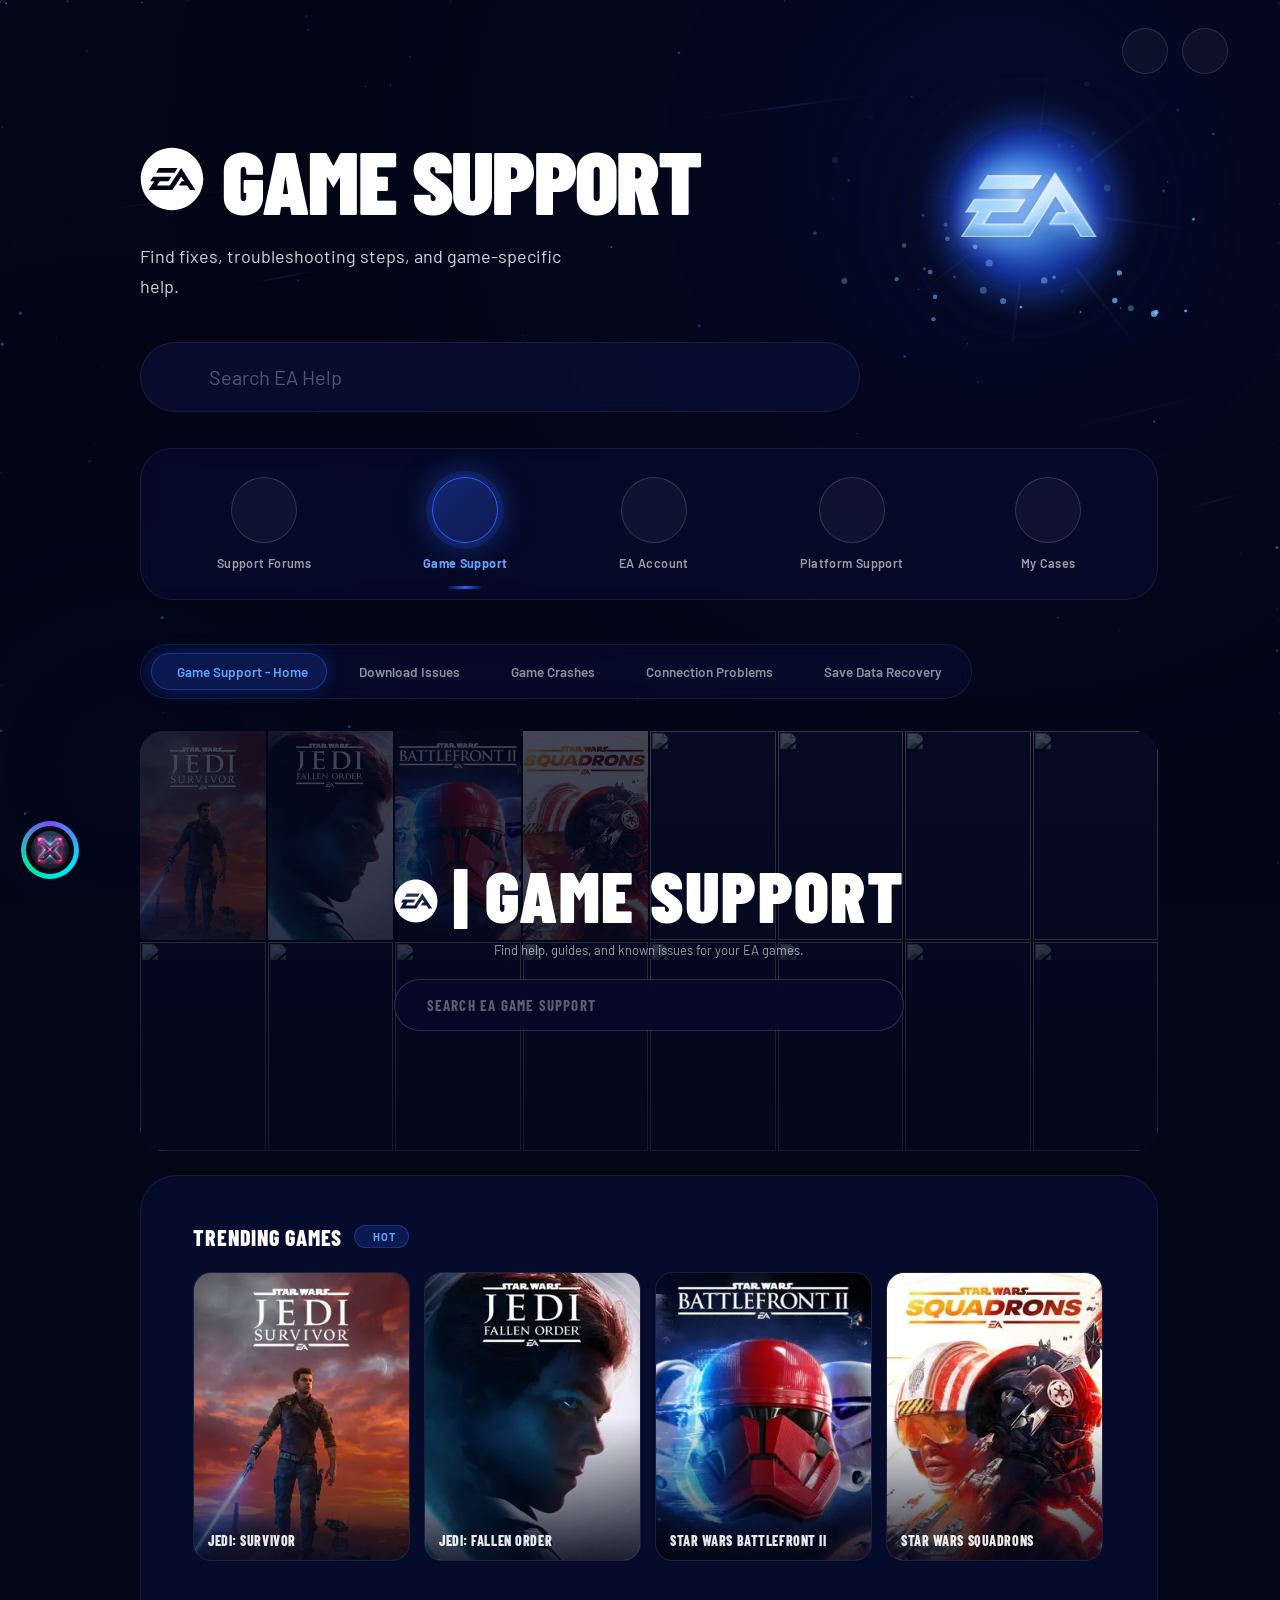
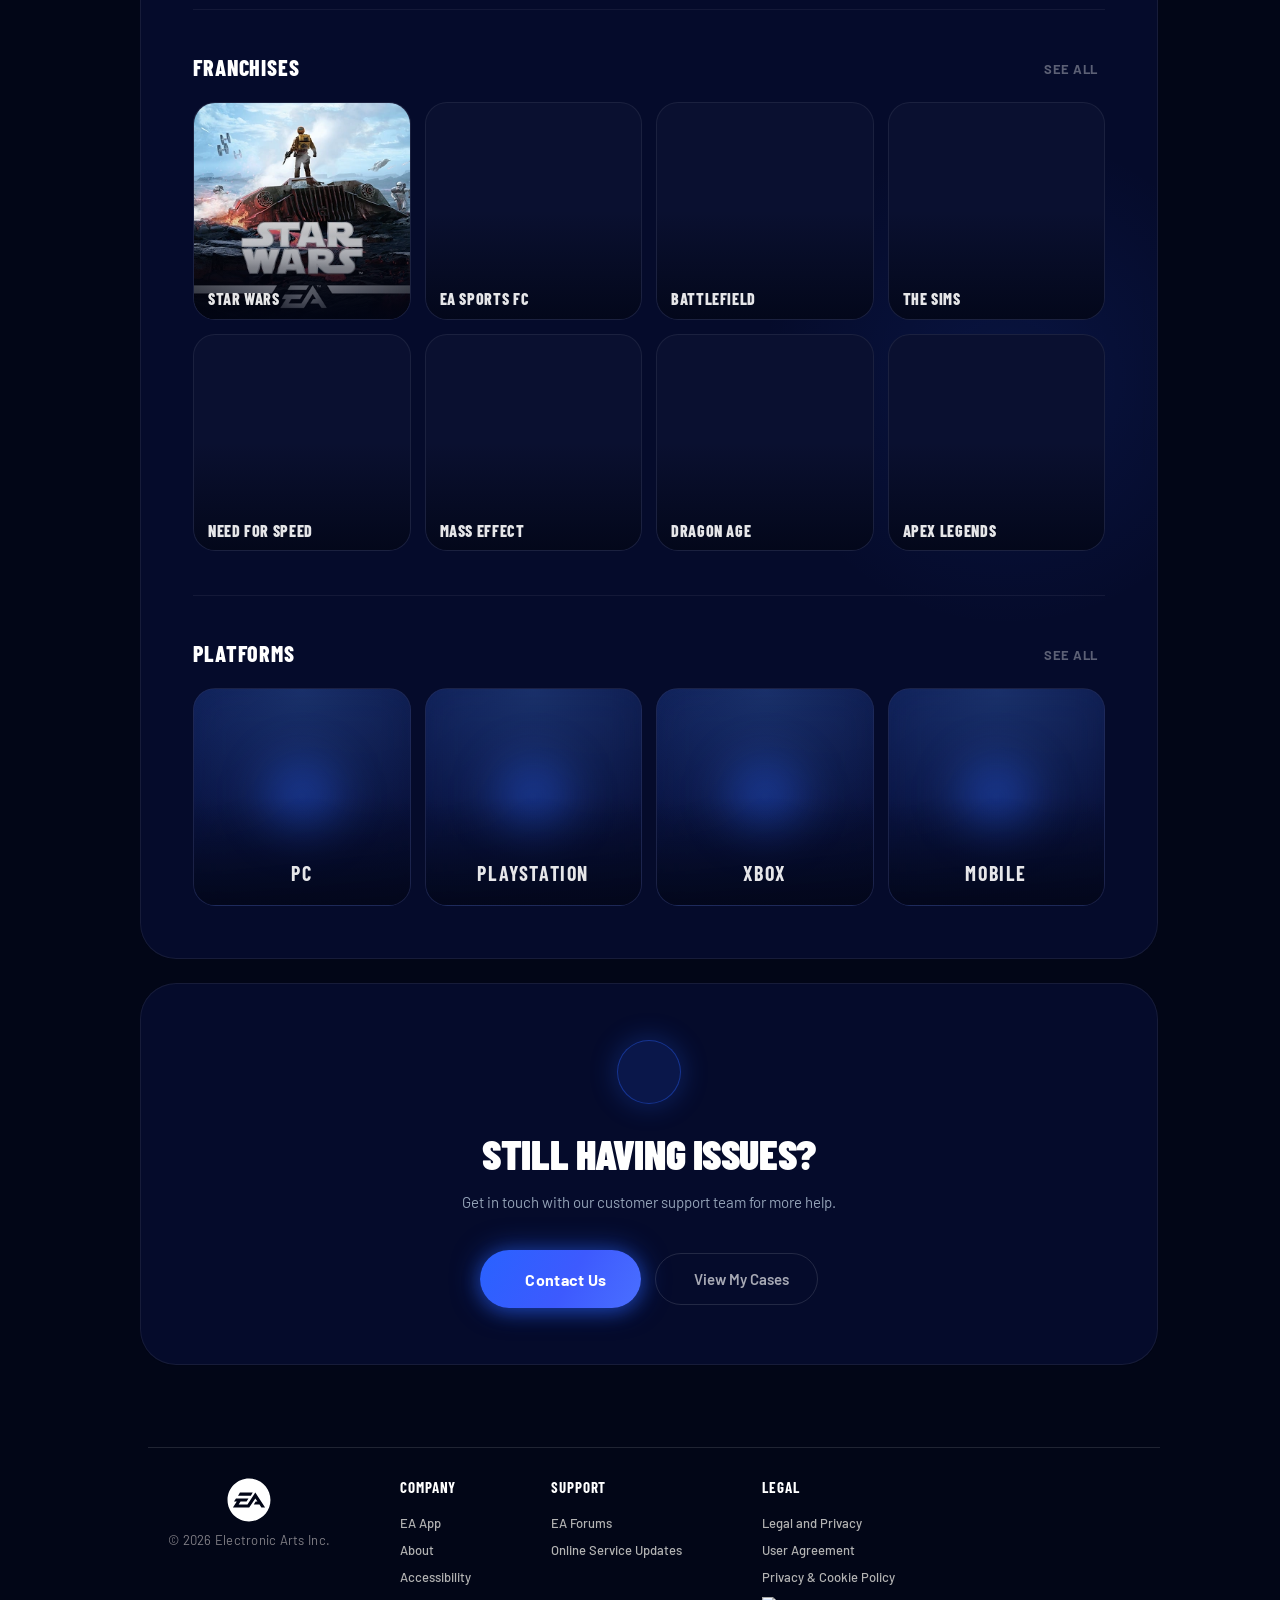
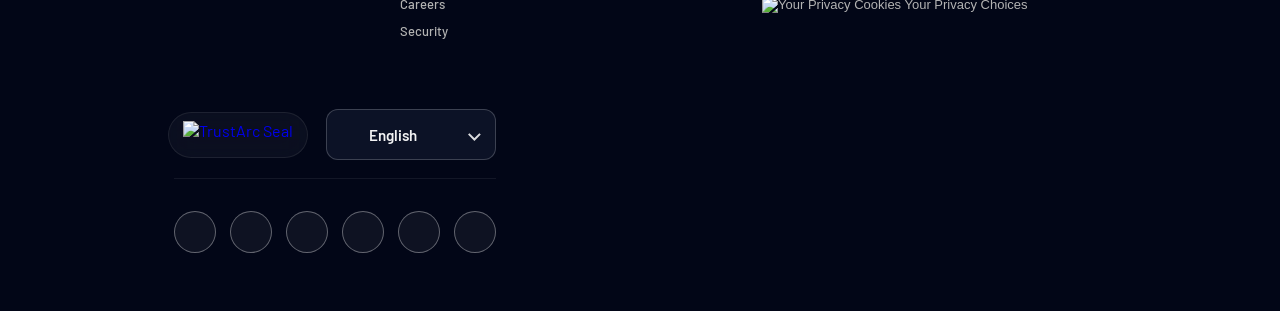
==== SRC/HTML/Pages/GameSupport.html @ 8963c6b4 "Add files via upload" ====
<!doctype html>
<html lang="en">
  <head>
    <meta charset="UTF-8" />
    <meta name="viewport" content="width=device-width, initial-scale=1.0" />

    <title>EA Help — Game Support</title>
    <meta name="description" content="Get help with EA game issues, troubleshooting, bug fixes, installation problems, and support resources across supported Electronic Arts titles." />
    <meta name="author" content="Riker Hoch" />

    <meta property="og:type" content="website" />
    <meta property="og:title" content="EA Help — Game Support - {Unofficial}" />
    <meta property="og:description" content="Get help with EA game issues, troubleshooting, bug fixes, installation problems, and support resources across supported Electronic Arts titles." />
    <meta property="og:url" content="https://yourdomain.com/game-support.html" />
    <meta property="og:site_name" content="Electronic Arts Support" />

    <link rel="shortcut icon" href="/SRC/Assets/Images/SiteIcons/Icon.ico" type="image/x-icon" />
    <link rel="canonical" href="https://yourdomain.com/game-support.html" />
    <link rel="preconnect" href="https://fonts.googleapis.com" />
    <link rel="preconnect" href="https://fonts.gstatic.com" crossorigin />
    <link href="https://fonts.googleapis.com/css2?family=Barlow:wght@400;500;600;700;800;900&family=Barlow+Condensed:wght@700;800;900&display=swap" rel="stylesheet" />
    <link rel="stylesheet" href="/SRC/CSS/Global.css">
    <style>
      body.preload {
        visibility: hidden;
      }
    </style>
  </head>
  <body class="preload">
    <canvas id="bg-canvas"></canvas>

    <div class="root reveal">
      <main class="main">
        <header class="siteComponent Navigation"></header>

        <div class="content">
          <div class="mosaicHead reveal" id="gameMosaic"></div>

          <!-- ══ MAIN GAMES CARD ═══════════════════════════ -->
          <div class="glassCard games-card" id="glassCard">
            <!-- TRENDING GAMES -->
            <div class="section-header">
              <div class="section-title">
                <span class="section-title-text">Trending Games</span>
                <span class="section-badge"><i class="fa-solid fa-fire"></i> Hot</span>
              </div>
            </div>
            <div class="game-grid cols-4-scroll" id="trending-grid"></div>

            <div class="section-divider"></div>

            <!-- FRANCHISES -->
            <div class="section-header">
              <div class="section-title">
                <span class="section-title-text">Franchises</span>
              </div>
              <a href="/SRC/HTML/Pages/Placeholder.html">
                <span class="section-see-all">See all <i class="fa-solid fa-chevron-right"></i></span>
              </a>
            </div>
            <div class="game-grid cols-4" id="franchise-grid"></div>

            <div class="section-divider"></div>

            <!-- PLATFORMS -->
            <div class="section-header">
              <div class="section-title">
                <span class="section-title-text">Platforms</span>
              </div>
              <a href="/SRC/HTML/Pages/Placeholder.html">
                <span class="section-see-all">See all <i class="fa-solid fa-chevron-right"></i></span>
              </a>
            </div>
            <div class="game-grid cols-4" id="platform-grid"></div>
          </div>

          <!-- ══ STILL HAVING ISSUES? ═══════════════════════ -->
          <div class="siteCard glassCard issuesCard"></div>
        </div>

        <footer class="siteComponent Footer"></footer>
      </main>
    </div>

    <!-- ══════════════════════════════════════════════════════
    Game Modal - [To display game details when a game card is clicked.]
══════════════════════════════════════════════════════ -->
    <div class="modal-backdrop " id="modal-backdrop" role="dialog" aria-modal="true">
      <div class="modal-box" id="modal-box">
        <div class="modal-accent" id="modal-accent"></div>
        <div class="modal-header">
          <div class="modal-cover-fallback" id="modal-thumb-fallback">
            <i class="fa-solid fa-gamepad"></i>
          </div>
          <img class="modal-cover-thumb" id="modal-thumb" src="" loading="lazy" alt="" style="display: none" />
          <div class="modal-header-text">
            <div class="modal-category-label" id="modal-category-label"></div>
            <div class="modal-title" id="modal-title"></div>
            <div class="modal-count" id="modal-count"></div>
          </div>
          <button class="siteBtn close" id="modal-close" aria-label="Close">
            <i class="fa-solid fa-xmark"></i>
          </button>
        </div>
        <div class="modal-body">
          <div class="modal-game-grid" id="modal-game-grid"></div>
        </div>
      </div>
    </div>
<script defer src="https://kit.fontawesome.com/498f4b6a30.js"></script>
    <script type="module" src="/SRC/JS/Components.js"></script>
    <script type="module" src="/SRC/JS/ImportedScripts.js"></script>
  </body>
</html>
---- SRC/CSS/Global.css ----
/* =========================================================
   🌏 Global Styles
========================================================= */

/* ── RESET ─────────────────────────────────────────────── */
*,
*::before,
*::after {
  box-sizing: border-box;
  margin: 0;
  padding: 0;
}

/* ── ROOT VARS ─────────────────────────────────────────── */
:root {
  --bg-deep: #020617;
  --bg-card: rgba(8, 14, 52, 0.72);
  --blue-electric: #2962ff;
  --blue-neon: #60a5fa;
  --white: #ffffff;
  --gray-text: #94a3b8;
  --gray-light: #d1d5db;
  --border-faint: rgba(255, 255, 255, 0.07);
  --border-mid: rgba(255, 255, 255, 0.12);
  --transition: all 0.38s cubic-bezier(0.22, 1, 0.36, 1);
  --space-page-x: 52px;
  --space-page-r: 122px;
  --space-page-b: 72px;
  --sidebar-w: 88px;
  --accentOrange: #2962ff;
  --accentRed: #60a5fa;
  --accentOrangeDark: #ffb300;
  --accentRedDark: #ff0000;
}

/* ── LAYOUT ROOT ───────────────────────────────────────── */
.root {
  display: flex;
  min-height: 100vh;
}

/* ── FONTS ─────────────────────────────────────────────── */
@font-face {
  font-family: 'Aurebesh';
  src: url('/SRC/Assets/Fonts/Aurebesh/Aurebesh.otf') format('opentype');
  font-display: swap;
}

/* ── AUREBESH MODE ─────────────────────────────────────── */
.aurebesh-mode *:not(i):not([class*='fa']):not([class^='fa-']) {
  font-family: 'Aurebesh', sans-serif !important;
}

/* ── BASE ──────────────────────────────────────────────── */
html {
  scroll-behavior: smooth;
}

body {
  font-family: 'Barlow', sans-serif;
  background: var(--bg-deep);
  color: var(--white);
  min-height: 100vh;
  overflow-x: hidden;
}

a {
  text-decoration: none;
}

/* ── ANIMATED BG ───────────────────────────────────────── */
#bg-canvas {
  position: fixed;
  inset: 0;
  width: 100vw;
  height: 100vh;
  z-index: -1;
  pointer-events: none;
}

.main {
  flex: 1;
  margin-left: var(--sidebar-w);
  display: flex;
  flex-direction: column;
  min-width: 0;
}

/* ── GLASS CARD ─────────────────────────────────────────────────────────────────────────────────────── */
.glassCard {
  background: var(--bg-card);
  border: 1px solid var(--border-faint);
  border-radius: 36px;
  backdrop-filter: blur(8px);
  position: relative;
  overflow: hidden;
  transition: var(--transition);
}

/* ── CONTENT WRAPPER ───────────────────────────────────── */
.content {
  padding: 0 var(--space-page-r) var(--space-page-b) var(--space-page-x);
  display: flex;
  flex-direction: column;
  gap: 24px;
}

/* ── SCROLL REVEAL ─────────────────────────────────────── */
.reveal {
  opacity: 0;
  transform: translateY(24px);
  transition:
    opacity 0.7s ease,
    transform 0.7s ease;
}

.reveal.visible {
  opacity: 1;
  transform: translateY(0);
}

.hidden {
  display: none !important;
}

.topic-grid {
  display: grid;
  grid-template-columns: 1fr 1fr;
  gap: 10px;
}

/* =========================================================
   ⚙️ Custom Scrollbar
   ========================================================= */
::-webkit-scrollbar {
  width: 12px;
  height: 12px;
}

::-webkit-scrollbar-track {
  background: rgba(15, 23, 42, 0.5);
  border-radius: 10px;
}

::-webkit-scrollbar-thumb {
  background: linear-gradient(180deg, var(--accentOrange), var(--accentRed));
  border-radius: 10px;
  border: 2px solid rgba(15, 23, 42, 0.9);
  transition:
    background 0.3s ease,
    transform 0.3s ease;
}

::-webkit-scrollbar-thumb:hover {
  background: linear-gradient(180deg, var(--accentOrangeDark), var(--accentRedDark));
  transform: scale(1.05);
}

::-webkit-scrollbar-corner {
  background: transparent;
}
/* ── ADD here, before the @media block ── */
.mobile-topic-menu {
  display: none;
  border: 1px solid rgba(255, 255, 255, 0.08);
  border-radius: 14px;
  overflow: hidden;
}
.mobile-topic-menu h5 {
  margin: 0;
  padding: 14px 16px;
  cursor: pointer;
  display: flex;
  justify-content: space-between;
  align-items: center;
  background: rgba(255, 255, 255, 0.03);
}
.mobile-topic-menu h5 i {
  transition: transform 0.25s ease;
}
.mobile-topic-menu.open h5 i {
  transform: rotate(180deg);
}
.mobile-topic-menu ul {
  max-height: 0;
  opacity: 0;
  overflow: hidden;
  list-style: none;
  margin: 0;
  padding: 0 16px;
  transform: translateY(-4px);
  transition:
    max-height 0.35s ease,
    opacity 0.25s ease,
    transform 0.25s ease;
}
.mobile-topic-menu.open ul {
  max-height: 500px;
  opacity: 1;
  transform: translateY(0);
  padding: 10px 16px 14px;
}
.mobile-topic-menu li {
  position: relative;
}
.mobile-topic-menu li::before {
  content: '';
  position: absolute;
  left: 0;
  bottom: -3px;
  width: 100%;
  height: 1px;
  background: rgba(255, 255, 255, 0.04);
}
.mobile-topic-menu a {
  display: flex;
  align-items: center;
  padding: 6px 0;
  color: rgba(255, 255, 255, 0.55);
  font-size: 14px;
  font-weight: 500;
  transition: 0.2s ease;
}
.mobile-topic-menu a:hover {
  color: white;
}

.topic-link {
  display: flex;
  align-items: center;
  justify-content: space-between;
  gap: 12px;
  padding: 14px 18px;
  background: rgba(8, 13, 50, 0.55);
  border: 1px solid var(--border-faint);
  border-radius: 14px;
  cursor: pointer;
  transition: var(--transition);
}
.topic-link:hover {
  background: rgba(41, 98, 255, 0.12);
  border-color: rgba(41, 98, 255, 0.38);
  transform: translateX(3px);
  box-shadow: 0 4px 20px rgba(41, 98, 255, 0.15);
}
.topic-link:hover .topic-arrow {
  color: var(--blue-neon);
  transform: translateX(3px);
}
.topic-link:hover .topic-text {
  color: var(--white);
}

.topic-left {
  display: flex;
  align-items: center;
  gap: 11px;
  min-width: 0;
}
.topic-left i {
  font-size: 13px;
  color: rgba(255, 255, 255, 0.3);
  flex-shrink: 0;
  transition: var(--transition);
}
.topic-link:hover .topic-left i {
  color: var(--blue-neon);
}

.topic-text {
  font-size: 13.5px;
  font-weight: 600;
  color: rgba(255, 255, 255, 0.65);
  line-height: 1.3;
  transition: var(--transition);
  white-space: nowrap;
  overflow: hidden;
  text-overflow: ellipsis;
}
.topic-arrow {
  font-size: 11px;
  color: rgba(255, 255, 255, 0.2);
  flex-shrink: 0;
  transition: var(--transition);
}

/* ========================================================
   🔗 - Site Components
======================================================== */
.siteComponent {
  /* =========================================================
   🔝 Top Nav
  ========================================================= */
  /* ── NAVIGATION ─────────────────────────────────────── */
  &.Navigation {
    .topnav {
      display: flex;
      align-items: center;
      justify-content: space-between;
      padding: 28px 52px 0 52px;
      position: relative;
      z-index: 10;
    }

    .topnav-right {
      display: flex;
      align-items: center;
      gap: 14px;
    }

    /* ── Icon button ── */
    .icon-btn {
      width: 46px;
      height: 46px;
      border-radius: 50%;
      border: 1px solid var(--border-mid);
      background: rgba(255, 255, 255, 0.04);
      display: flex;
      align-items: center;
      justify-content: center;
      cursor: pointer;
      transition: var(--transition);
      position: relative;
      backdrop-filter: blur(8px);
      -webkit-backdrop-filter: blur(8px);
      flex-shrink: 0;
    }
    .icon-btn i {
      width: 18px;
      height: 18px;
      color: rgba(255, 255, 255, 0.7);
      stroke-width: 1.6;
      fill: none;
    }
    .icon-btn:hover {
      background: rgba(59, 130, 246, 0.15);
      border-color: rgba(59, 130, 246, 0.5);
      box-shadow: 0 0 20px rgba(59, 130, 246, 0.25);
      transform: scale(1.07);
    }
    .icon-btn:hover i {
      color: #fff;
    }

    .hero {
      position: relative;
      padding: 64px 52px 40px 52px;
      display: flex;
      align-items: flex-start;
      justify-content: space-between;
      overflow: hidden;
    }

    .hero-text {
      position: relative;
      z-index: 5;
      max-width: 780px;
    }

    .hero-heading {
      display: flex;
      align-items: center;
      gap: 18px;
    }

    .hero-heading svg {
      width: 64px;
      height: 64px;
      flex-shrink: 0;
    }

    .hero-title {
      font-family: 'Barlow Condensed', sans-serif;
      font-size: clamp(44px, 7vw, 96px);
      font-weight: 900;
      line-height: 0.92;
      letter-spacing: -0.02em;
      color: var(--white);
      text-transform: uppercase;
    }

    .hero-sub {
      margin-top: 22px;
      font-size: 18px;
      font-weight: 400;
      color: var(--gray-light);
      line-height: 1.65;
      max-width: 440px;
    }

    .hero-orb-wrap {
      position: absolute;
      right: 0;
      top: 50%;
      transform: translateY(-50%);
      width: 500px;
      height: 500px;
      z-index: 5;
      pointer-events: none;
    }

    #orb-canvas {
      position: absolute;
      top: 50%;
      right: 0;
      transform: translateY(-50%);
      width: 100%;
      height: 100%;
      z-index: 1;
      pointer-events: none;
    }

    /* =========================================================
   🔍 Search - MAIN
    ========================================================= */

    .search-wrap {
      position: relative;
      padding: 0 52px 36px;
    }

    .search-bar {
      max-width: 720px;
      height: 70px;
      background: rgba(10, 16, 58, 0.7);
      border: 1px solid var(--border-faint);
      border-radius: 999px;
      display: flex;
      align-items: center;
      padding: 0 30px;
      gap: 16px;
      backdrop-filter: blur(8px);
      transition: var(--transition);
      cursor: text;
    }
    .search-bar:focus-within {
      border-color: rgba(59, 130, 246, 0.6);
      box-shadow:
        0 0 0 3px rgba(59, 130, 246, 0.15),
        0 0 50px rgba(59, 130, 246, 0.18);
      background: rgba(10, 20, 70, 0.8);
    }
    .search-bar i {
      width: 22px;
      height: 22px;
      color: rgba(255, 255, 255, 0.4);
      stroke-width: 1.8;
      fill: none;
      flex-shrink: 0;
    }
    .search-bar input {
      flex: 1;
      background: none;
      border: none;
      outline: none;
      font-family: 'Barlow', sans-serif;
      font-size: 20px;
      font-weight: 400;
      color: var(--white);
      min-width: 0;
    }
    .search-bar input::placeholder {
      color: rgba(255, 255, 255, 0.3);
    }

    .results-header {
      padding: 14px 16px;
      border-bottom: 1px solid rgba(255, 255, 255, 0.06);
      display: flex;
      flex-direction: column;
      gap: 4px;
      background: linear-gradient(180deg, rgba(255, 255, 255, 0.03), transparent);
    }

    .results-title {
      display: flex;
      align-items: center;
      gap: 10px;
      font-size: 13px;
      font-weight: 600;
      color: rgba(255, 255, 255, 0.9);
    }

    .results-title i {
      font-size: 12px;
      color: rgba(0, 212, 255, 0.9);
    }

    .results-subtitle {
      font-size: 11px;
      color: rgba(255, 255, 255, 0.45);
    }

    .search-results {
      position: absolute;
      top: 120px;
      left: 50px;
      right: 120px;
      margin-top: 14px;
      border-radius: 18px;
      background: rgba(12, 14, 24, 0.78);
      backdrop-filter: blur(18px);
      -webkit-backdrop-filter: blur(18px);
      border: 1px solid rgba(255, 255, 255, 0.06);
      box-shadow:
        0 30px 80px rgba(0, 0, 0, 0.65),
        inset 0 1px 0 rgba(255, 255, 255, 0.05);
      overflow: hidden;
      transform: translateY(-8px);
      opacity: 0;
      pointer-events: none;
      transition: all 0.2s ease;
    }

    @media (max-width: 639px) {
      .search-results {
        position: absolute;
        top: 80px;
        left: 12px;
        right: 12px;

        margin-top: 14px;
        border-radius: 18px;
        background: rgba(12, 14, 24, 0.78);
        backdrop-filter: blur(18px);
        -webkit-backdrop-filter: blur(18px);
        border: 1px solid rgba(255, 255, 255, 0.06);
        box-shadow:
          0 30px 80px rgba(0, 0, 0, 0.65),
          inset 0 1px 0 rgba(255, 255, 255, 0.05);
        overflow: hidden;
        transform: translateY(-8px);
        opacity: 0;
        pointer-events: none;
        transition: all 0.2s ease;
      }
    }
    .search-results:not(.hidden) {
      transform: translateY(0);
      opacity: 1;
      pointer-events: auto;
    }

    .search-results.hidden {
      display: none;
    }

    .results-section {
      margin: 10px 12px;
      padding: 10px;
      border-radius: 14px;
      background: rgba(255, 255, 255, 0.03);
      border: 1px solid rgba(255, 255, 255, 0.04);
      box-shadow: inset 0 1px 0 rgba(255, 255, 255, 0.03);
    }

    .results-section h3 {
      display: flex;
      align-items: center;
      gap: 8px;
    }

    .results-section h3::before {
      content: '';
      display: inline-block;
      width: 6px;
      height: 6px;
      border-radius: 50%;
      background: #00d4ff;
      box-shadow: 0 0 10px #00d4ff;
    }

    .results-section h3::after {
      content: '';
      position: absolute;
      left: 0;
      bottom: -4px;
      width: 24px;
      height: 1px;
      background: linear-gradient(90deg, #00d4ff, transparent);
      opacity: 0.6;
    }

    .results-section ul {
      list-style: none;
      padding: 0;
      margin: 0;
    }

    .results-section li {
      padding: 10px 10px;
      margin: 4px 0;
      cursor: pointer;
      border-radius: 10px;
      display: flex;
      align-items: center;
      gap: 10px;
      color: rgba(255, 255, 255, 0.85);
      transition: all 0.15s ease;
      position: relative;
      overflow: hidden;
    }

    .results-section li:hover {
      background: rgba(255, 255, 255, 0.06);
      transform: translateX(4px);
    }

    .results-section li::before {
      content: '';
      position: absolute;
      left: -40%;
      top: 0;
      width: 40%;
      height: 100%;
      background: linear-gradient(90deg, transparent, rgba(0, 212, 255, 0.15), transparent);
      transform: skewX(-20deg);
      transition: left 0.4s ease;
    }

    .results-section li:hover::before {
      left: 120%;
    }

    .results-section li i {
      font-size: 12px;
      opacity: 0.7;
      width: 18px;
    }

    .result-icon {
      width: 22px;
      text-align: center;
      opacity: 0.9;
    }

    .results-section mark {
      background: rgba(0, 212, 255, 0.25);
      color: white;
      padding: 0 3px;
      border-radius: 4px;
    }

    .no-results-item {
      opacity: 0.5;
      font-style: italic;
    }

    .no-results {
      text-align: center;
      padding: 20px;
      opacity: 0.7;
    }

    .result-main {
      display: flex;
      flex-direction: column;
      gap: 4px;
      align-items: flex-start;
    }

    .result-title {
      font-size: 13px;
      font-weight: 500;
      text-align: left;
    }

    .result-link {
      display: flex;
      color: inherit;
      flex-direction: row;
      align-items: flex-start;
      gap: 10px;
      width: 100%;
    }

    .result-icon img {
      width: 26px;
      height: 26px;
      object-fit: cover;
      border-radius: 6px;
    }

    .no-results i {
      font-size: 18px;
      margin-bottom: 6px;
      display: block;
    }

    /* =========================================================
   🏷️ Category Nav
    ========================================================= */

    .cat-nav {
      margin: 0 122px 44px 52px;
      background: rgba(8, 13, 50, 0.65);
      border: 1px solid var(--border-faint);
      border-radius: 32px;
      backdrop-filter: blur(8px);
      display: flex;
      align-items: center;
      justify-content: space-around;
      padding: 28px 20px;
      overflow-x: auto;
      scrollbar-width: none;
    }
    .cat-nav::-webkit-scrollbar {
      display: none;
    }

    .cat-item {
      display: flex;
      flex-direction: column;
      align-items: center;
      gap: 12px;
      cursor: pointer;
      transition: var(--transition);
      padding: 0 14px;
      position: relative;
      flex-shrink: 0;
    }
    .cat-item:hover {
      transform: scale(1.06);
    }
    .cat-item:hover .cat-icon {
      border-color: rgba(59, 130, 246, 0.55);
      box-shadow: 0 0 22px rgba(59, 130, 246, 0.3);
    }
    .cat-item:hover .cat-label {
      color: #fff;
    }

    .cat-icon {
      width: 66px;
      height: 66px;
      border-radius: 50%;
      border: 1.5px solid rgba(255, 255, 255, 0.14);
      background: rgba(255, 255, 255, 0.04);
      display: flex;
      align-items: center;
      justify-content: center;
      transition: var(--transition);
    }
    .cat-icon i {
      font-size: 20px;
      color: rgba(255, 255, 255, 0.7);
      line-height: 1;
    }

    .cat-label {
      font-size: 12.5px;
      font-weight: 600;
      color: rgba(255, 255, 255, 0.6);
      text-align: center;
      letter-spacing: 0.03em;
      transition: var(--transition);
      white-space: nowrap;
    }

    .cat-item.active .cat-icon {
      border-color: var(--blue-electric);
      background: linear-gradient(140deg, rgba(41, 98, 255, 0.35), rgba(61, 90, 254, 0.2));
      box-shadow:
        0 0 0 6px rgba(41, 98, 255, 0.12),
        0 0 32px rgba(41, 98, 255, 0.55);
    }
    .cat-item.active .cat-icon i {
      color: #fff;
    }
    .cat-item.active .cat-label {
      color: var(--blue-neon);
      font-weight: 700;
    }
    .cat-item.active::after {
      content: '';
      position: absolute;
      bottom: -18px;
      left: 50%;
      transform: translateX(-50%);
      width: 36px;
      height: 3px;
      background: linear-gradient(90deg, transparent, var(--blue-electric), transparent);
      border-radius: 2px;
    }

    /* =========================================================
   📌 Sub-Nav
    ========================================================= */

    .sub-nav-wrap {
      padding: 0 52px 32px 52px;
    }

    .sub-nav {
      display: inline-flex;
      align-items: center;
      gap: 6px;
      background: rgba(8, 13, 50, 0.65);
      border: 1px solid var(--border-faint);
      border-radius: 999px;
      padding: 8px 10px;
      backdrop-filter: blur(8px);
      flex-wrap: wrap;
    }

    .sub-nav-item {
      display: flex;
      align-items: center;
      gap: 7px;
      padding: 9px 18px;
      border-radius: 999px;
      font-size: 13.5px;
      font-weight: 600;
      color: rgba(255, 255, 255, 0.55);
      cursor: pointer;
      transition: var(--transition);
      white-space: nowrap;
      border: 1px solid transparent;
    }
    .sub-nav-item i {
      font-size: 13px;
    }
    .sub-nav-item:hover {
      color: rgba(255, 255, 255, 0.9);
      background: rgba(255, 255, 255, 0.06);
    }
    .sub-nav-item.active {
      color: var(--blue-neon);
      background: rgba(41, 98, 255, 0.18);
      border-color: rgba(41, 98, 255, 0.4);
      box-shadow: 0 0 18px rgba(41, 98, 255, 0.25);
    }
  }
  /* ==================================================================================================
   📍 Footer
  ================================================================================================== */
  /* ── FOOTER ─────────────────────────────────────── */
  .footer {
    display: flex;
    flex-direction: column;
    position: relative;
    align-items: center;
    margin: 10px 120px 0 60px;
    padding: 30px 20px 20px;
    border-top: 1.5px solid rgba(255, 255, 255, 0.12);
    overflow: hidden;

    .footer-top {
      display: flex;
      align-items: flex-start;
      justify-content: space-between;
      gap: 60px;
      padding-bottom: 38px;
    }

    .footer-left {
      display: flex;
      align-items: flex-start;
      gap: 70px;
      flex-wrap: wrap;
    }

    .footer-brand {
      display: flex;
      flex-direction: column;
      align-items: center;
      text-align: center;
      gap: 10px;
    }
    .footer-brand svg {
      display: block;
    }

    .copyright {
      display: block;
      font-size: 13px;
      color: #d6d0d0;
      opacity: 0.6;
      letter-spacing: 0.02em;
    }

    .footer-links {
      display: flex;
      gap: 80px;
      flex-wrap: wrap;
    }

    .footer-col p {
      font-family: 'Barlow Condensed', sans-serif;
      font-size: 15px;
      font-weight: 700;
      letter-spacing: 0.06em;
      text-transform: uppercase;
      color: #ffffff;
      margin-bottom: 16px;
    }

    .footer-col ul {
      list-style: none;
      display: flex;
      flex-direction: column;
      gap: 8px;
    }
    .footer-col p i {
      display: none;
    }
    .footer-col a,
    .footer-col button {
      font-size: 13px;
      font-weight: 500;
      border: none;
      background: none;
      color: #b3b3b3;
      transition: 0.25s ease;
      cursor: pointer;
    }
    .footer-col a:hover,
    .footer-col button:hover {
      color: #ffffff;
    }

    /* ── Footer right ── */
    .footer-right {
      display: flex;
      flex-direction: column;
      align-items: flex-end;
      gap: 18px;
    }

    .footer-top-row {
      display: flex;
      align-items: center;
      justify-content: flex-end;
      gap: 18px;
      flex-wrap: wrap;
    }

    .footer-bottom {
      display: flex;
      align-items: center;
      justify-content: space-between;
      padding-top: 32px;
      border-top: 1px solid var(--border-faint);
      flex-wrap: wrap;
      gap: 20px;
    }

    .social-row {
      display: flex;
      align-items: center;
      justify-content: flex-end;
      gap: 14px;
      flex-wrap: wrap;
    }

    .social-btn {
      width: 42px;
      height: 42px;
      border-radius: 50%;
      border: 1px solid rgba(255, 255, 255, 0.35);
      background: rgba(255, 255, 255, 0.05);
      display: flex;
      align-items: center;
      justify-content: center;
      transition:
        transform 0.25s ease,
        border-color 0.25s ease,
        background 0.25s ease;
      flex-shrink: 0;
    }
    .social-btn:hover {
      border-color: rgba(59, 130, 246, 0.5);
      box-shadow: 0 0 16px rgba(59, 130, 246, 0.25);
      transform: scale(1.12);
    }
    .social-btn i {
      font-size: 18px;
      color: #ffffff;
      transition:
        transform 0.25s ease,
        filter 0.25s ease;
    }
    .social-btn:hover i {
      transform: scale(1.05);
      filter: drop-shadow(0 0 6px rgba(59, 130, 246, 0.6));
    }

    /* =========================================================
   🌐 Language Select - Custom Animated Dropdown
   ========================================================= */

    .lang-desktop {
      display: block;
    }

    .lang-mobile-btn {
      display: none;
    }

    .langSelectWrapper {
      position: relative;
      min-width: 170px;
      max-width: 220px;
      width: 100%;
      z-index: 9999;
      animation: langFadeIn 0.45s ease;
    }

    .langCustomSelect {
      position: relative;
      width: 100%;
      background: rgba(15, 23, 42, 0.6);
      border-radius: 12px;
      cursor: pointer;
      overflow: visible;
      transition: all 0.3s ease;
    }

    .langCustomSelectTrigger {
      position: relative;
      display: flex;
      align-items: center;
      gap: 0.75rem;
      min-height: 46px;
      padding: 0.95rem 1rem;
      padding-right: 2.75rem;
      padding-left: 2.6rem;
      color: #f8fafc;
      font-size: 0.95rem;
      font-weight: 600;
      border: 1px solid rgba(255, 255, 255, 0.2);
      border-radius: 12px;
      background: rgba(15, 23, 42, 0.6);
      transition:
        border-color 0.3s ease,
        box-shadow 0.3s ease,
        background 0.3s ease,
        transform 0.25s ease;
    }

    /* hover / active shell */
    .langCustomSelect:hover .langCustomSelectTrigger {
      border-color: rgba(59, 130, 246, 0.45);
      box-shadow: 0 0 24px rgba(59, 130, 246, 0.18);
      background: rgba(15, 23, 42, 0.78);
    }

    .langCustomSelect.open .langCustomSelectTrigger {
      border-color: rgba(59, 130, 246, 0.65);
      box-shadow:
        0 0 0 3px rgba(59, 130, 246, 0.16),
        0 0 24px rgba(59, 130, 246, 0.18);
      background: rgba(15, 23, 42, 0.9);
      transform: translateY(-1px);
    }

    .langCustomSelectTrigger .fa-globe {
      position: absolute;
      left: 1rem;
      font-size: 0.85rem;
      color: rgba(255, 255, 255, 0.7);
      pointer-events: none;
      transition: color 0.25s ease;
    }

    .langCustomSelect:hover .fa-globe,
    .langCustomSelect.open .fa-globe {
      color: rgba(255, 255, 255, 0.95);
    }

    .langCustomSelectTrigger::after {
      content: '';
      position: absolute;
      right: 1rem;
      width: 0.55rem;
      height: 0.55rem;
      border-right: 2px solid rgba(255, 255, 255, 0.85);
      border-bottom: 2px solid rgba(255, 255, 255, 0.85);
      transform: rotate(45deg);
      transition:
        transform 0.3s ease,
        opacity 0.3s ease;
    }

    .langCustomSelect.open .langCustomSelectTrigger::after {
      transform: rotate(-135deg);
    }

    .langSelectedText {
      display: block;
      width: 100%;
      color: rgba(255, 255, 255, 0.95);
      font-weight: 600;
      user-select: none;
    }

    .langCustomOptions {
      position: absolute;
      top: calc(100% + 0.45rem);
      left: 0;
      width: 100%;
      display: flex;
      flex-direction: column;
      background: rgba(15, 23, 42, 0.96);
      border: 1px solid rgba(255, 255, 255, 0.18);
      border-radius: 12px;
      box-shadow: 0 10px 30px rgba(0, 0, 0, 0.35);
      opacity: 0;
      pointer-events: none;
      transform: translateY(-10px);
      transition:
        opacity 0.25s ease,
        transform 0.25s ease;
      overflow: hidden;
      z-index: 10000;
    }

    .langCustomSelect.open .langCustomOptions {
      opacity: 1;
      pointer-events: auto;
      transform: translateY(0);
    }

    .langCustomOption {
      padding: 0.85rem 1rem;
      color: #f8fafc;
      font-size: 0.95rem;
      cursor: pointer;
      border-bottom: 1px solid rgba(255, 255, 255, 0.08);
      transition:
        background 0.2s ease,
        color 0.2s ease;
      user-select: none;
    }

    .langCustomOption:last-child {
      border-bottom: none;
    }

    .langCustomOption:hover {
      background: rgba(59, 130, 246, 0.3);
    }

    .lang-select {
      display: none;
    }

    @keyframes langFadeIn {
      from {
        opacity: 0;
        transform: translateY(8px);
      }
      to {
        opacity: 1;
        transform: translateY(0);
      }
    }

    .truste {
      display: flex;
      align-items: center;
      justify-content: center;
      height: 46px;
      padding: 0 14px;
      border-radius: 999px;
      background: rgba(255, 255, 255, 0.04);
      border: 1px solid rgba(255, 255, 255, 0.08);
      backdrop-filter: blur(14px);
      transition:
        border-color 0.25s ease,
        box-shadow 0.25s ease,
        transform 0.25s ease;
    }
    .truste:hover {
      border-color: rgba(59, 130, 246, 0.4);
      box-shadow: 0 0 20px rgba(59, 130, 246, 0.15);
      transform: translateY(-1px);
    }
    .truste img {
      height: 28px;
      width: auto;
      display: block;
    }
  }

  @media (max-width: 639px) {
    /* ---------------------------------------------------------
   🪪 - Footer [Mobile Friendly]
    --------------------------------------------------------- */
    .footer {
      margin: 0;
      padding: 24px 16px;

      .footer-top {
        flex-direction: column;
        gap: 32px;
      }

      .footer-left {
        display: flex;
        justify-content: center;
        gap: 32px;
      }

      .footer-brand {
        display: flex;
        align-items: center;
        justify-content: center;
        gap: 12px;
      }

      .footer-right {
        width: 100%;
        align-items: stretch;
      }

      .footer-top-row {
        display: flex;
        align-items: center;
        justify-content: space-between;
        flex-wrap: nowrap;
        width: 100%;
        gap: 12px;
      }

      .footer-top-row .truste,
      .footer-top-row .lang-mobile-btn {
        flex: 1;
      }

      .footer-links {
        display: flex;
        flex-direction: column;
        gap: 12px;
        width: 100%;
      }

      .footer-col {
        border: 1px solid rgba(255, 255, 255, 0.08);
        border-radius: 14px;
        overflow: hidden;
      }

      .footer-col p {
        margin: 0;
        padding: 14px 16px;
        cursor: pointer;
        display: flex;
        justify-content: space-between;
        align-items: center;
        background: rgba(255, 255, 255, 0.03);
      }

      .footer-col p i {
        transition: transform 0.25s ease;
      }

      .footer-col.open p i {
        transform: rotate(180deg);
      }

      .footer-col p i {
        display: inline-block;
      }

      .footer-col ul {
        max-height: 0;
        overflow: hidden;
        opacity: 0;
        list-style: none;
        margin: 0;
        padding: 0 16px;
        transform: translateY(-4px);
        transition:
          max-height 0.35s ease,
          opacity 0.25s ease,
          transform 0.25s ease;
      }

      .footer-col.open ul {
        max-height: 500px;
        opacity: 1;
        transform: translateY(0);
        padding: 10px 16px 14px;
      }

      .footer-col a,
      .footer-col button {
        font-size: 13px;
        font-weight: 500;
        color: rgba(255, 255, 255, 0.72);
        display: flex;
        align-items: center;
        gap: 6px;
        padding: 6px 0;
        font-size: 14px;
        transition: all 0.2s ease;
        cursor: pointer;
      }

      .footer-col li {
        position: relative;
      }

      .footer-col li::before {
        content: '';
        position: absolute;
        left: 0;
        bottom: -3px;
        width: 100%;
        height: 1px;
        background: rgba(255, 255, 255, 0.04);
      }

      .language-modal-header {
        display: flex;
        align-items: center;
        justify-content: space-between;
        padding: 20px 22px;
        border-bottom: 1px solid rgba(255, 255, 255, 0.08);
      }

      .language-modal-header h3 {
        margin: 0;
        font-size: 18px;
        font-weight: 700;
        color: white;
      }

      .language-option {
        height: 52px;
        display: flex;
        align-items: center;
        padding: 0 16px;
        border-radius: 14px;
        border: 1px solid rgba(255, 255, 255, 0.08);
        background: rgba(255, 255, 255, 0.04);
        color: white;
        transition: all 0.25s ease;
        cursor: pointer;
      }

      .language-option:hover {
        background: rgba(255, 255, 255, 0.08);
        border-color: rgba(59, 130, 246, 0.35);
        transform: translateY(-1px);
      }

      .footer-bottom {
        border-top: none;
        padding-top: 16px;
      }

      .social-row {
        display: grid;
        grid-template-columns: repeat(3, minmax(0, 1fr));
        gap: 12px;
        width: 100%;
      }

      .social-btn {
        width: 100%;
        height: 48px;
        border-radius: 14px;
      }

      .lang-desktop {
        display: none;
      }

      .lang-mobile-btn {
        display: flex;
        align-items: center;
        justify-content: center;
        gap: 10px;
        height: 46px;
        padding: 0 18px;
        border: none;
        border-radius: 999px;
        background: rgba(255, 255, 255, 0.04);
        border: 1px solid rgba(255, 255, 255, 0.08);
        color: white;
        cursor: pointer;
      }
    }
  }
}

/* ========================================================
   🔵 - Buttons
======================================================== */
.siteBtn {
  /* ── CLOSE BUTTON ─────────────────────────────────────── */
  &.close {
    width: 40px;
    height: 40px;
    border-radius: 50%;
    border: 1px solid rgba(255, 255, 255, 0.1);
    background: rgba(255, 255, 255, 0.04);
    display: flex;
    align-items: center;
    justify-content: center;
    cursor: pointer;
    transition: var(--transition);

    &.close i {
      color: rgba(255, 255, 255, 0.5);
    }

    &.close:hover {
      background: rgba(255, 82, 82, 0.15);
      border-color: rgba(255, 82, 82, 0.4);
    }

    &.close:hover i {
      color: #ff5252;
    }
  }
  /* ── PRIMARY BUTTON ─────────────────────────────────────── */
  &.btnPrimary {
    display: inline-flex;
    align-items: center;
    gap: 11px;
    height: 58px;
    padding: 0 34px;
    background: linear-gradient(120deg, #2962ff 0%, #3d5afe 55%, #4a6fff 100%);
    border: none;
    border-radius: 999px;
    cursor: pointer;
    font-family: 'Barlow', sans-serif;
    font-size: 16px;
    font-weight: 700;
    color: var(--white);
    letter-spacing: 0.02em;
    transition: var(--transition);
    box-shadow:
      0 0 28px rgba(41, 98, 255, 0.5),
      0 4px 18px rgba(41, 98, 255, 0.35);
    position: relative;
    overflow: hidden;

    &.btnPrimary i {
      font-size: 15px;
      transition: var(--transition);
    }

    &.btnPrimary:hover {
      transform: translateY(-3px);
      box-shadow:
        0 0 48px rgba(41, 98, 255, 0.7),
        0 8px 32px rgba(41, 98, 255, 0.5);
    }
  }

  &.btnSecondary {
    display: inline-flex;
    align-items: center;
    gap: 10px;
    height: 52px;
    padding: 0 28px;
    background: transparent;
    border: 1px solid var(--border-mid);
    border-radius: 999px;
    cursor: pointer;
    font-family: 'Barlow', sans-serif;
    font-size: 15px;
    font-weight: 600;
    color: rgba(255, 255, 255, 0.65);
    transition: var(--transition);
    white-space: nowrap;
  }
  /* ── SECONDARY BUTTON ─────────────────────────────────────── */
  &.btnSecondary:hover {
    border-color: rgba(59, 130, 246, 0.5);
    color: var(--white);
    background: rgba(41, 98, 255, 0.1);
    transform: translateY(-2px);
  }
}

/* ========================================================
   🔧 - Modals
======================================================== */
.siteModal {
  &.language-modal-backdrop {
    position: fixed;
    inset: 0;
    background: rgba(0, 0, 0, 0.75);
    backdrop-filter: blur(10px);
    display: flex;
    align-items: center;
    justify-content: center;
    opacity: 0;
    visibility: hidden;
    transition: 0.25s ease;
    z-index: 10000;

    &.open {
      opacity: 1;
      visibility: visible;
      pointer-events: auto;
    }

    .language-modal {
      width: min(420px, calc(100vw - 32px));
      border-radius: 24px;
      background: #0f131a;
      border: 1px solid rgba(255, 255, 255, 0.08);
      overflow: hidden;
    }

    .language-modal-header {
      display: flex;
      justify-content: space-between;
      align-items: center;
      padding: 20px;
    }

    .language-modal-body {
      padding: 20px;
      display: flex;
      flex-direction: column;
      gap: 10px;
    }

    .language-option {
      height: 52px;
      border-radius: 14px;
      border: 1px solid rgba(255, 255, 255, 0.08);
      background: rgba(255, 255, 255, 0.04);
      color: white;
      cursor: pointer;
    }
  }

  &.cookie-modal-backdrop {
    position: fixed;
    inset: 0;
    pointer-events: none;
    background: rgba(2, 6, 23, 0.82);
    backdrop-filter: blur(14px);
    -webkit-backdrop-filter: blur(14px);
    display: flex;
    align-items: center;
    justify-content: center;
    padding: 24px;
    opacity: 0;
    visibility: hidden;
    transition: 0.25s ease;
    z-index: 99999;
    .cookie-modal-backdrop.open {
      opacity: 1;
      visibility: visible;
      pointer-events: auto;
    }

    &.open {
      opacity: 1;
      visibility: visible;
      pointer-events: auto;
    }
    .cookie-modal {
      width: 100%;
      max-width: 620px;
      background: rgba(8, 14, 52, 0.95);
      border: 1px solid rgba(255, 255, 255, 0.08);
      border-radius: 32px;
      overflow: hidden;
      transform: translateY(20px) scale(0.96);
      transition: 0.4s cubic-bezier(0.22, 1, 0.36, 1);
      box-shadow:
        0 40px 120px rgba(0, 0, 0, 0.7),
        0 0 50px rgba(41, 98, 255, 0.1);
    }
    .cookie-modal-backdrop.open .cookie-modal {
      transform: translateY(0) scale(1);
    }

    .cookie-modal-header {
      display: flex;
      align-items: center;
      justify-content: space-between;
      padding: 26px 30px;
      border-bottom: 1px solid rgba(255, 255, 255, 0.06);
    }
    .cookie-modal-title-wrap {
      display: flex;
      align-items: center;
      gap: 16px;
    }
    .cookie-modal-title-wrap img {
      width: 42px;
      height: 42px;
    }
    .cookie-label {
      font-size: 11px;
      font-weight: 700;
      letter-spacing: 0.08em;
      text-transform: uppercase;
      color: var(--blue-neon);
    }
    .cookie-modal-title-wrap h3 {
      font-size: 30px;
      font-family: 'Barlow Condensed', sans-serif;
      text-transform: uppercase;
    }
    .cookie-modal-body {
      padding: 30px;
    }

    .cookie-description {
      color: var(--gray-text);
      line-height: 1.7;
      margin-bottom: 28px;
    }

    .cookie-option {
      display: flex;
      align-items: center;
      justify-content: space-between;
      gap: 20px;
      padding: 20px;
      border-radius: 22px;
      background: rgba(255, 255, 255, 0.03);
      border: 1px solid rgba(255, 255, 255, 0.05);
      margin-bottom: 16px;
    }
    .cookie-option h4 {
      font-size: 16px;
      margin-bottom: 6px;
    }
    .cookie-option p {
      font-size: 14px;
      color: var(--gray-text);
    }

    .switch {
      position: relative;
      width: 56px;
      height: 30px;
      flex-shrink: 0;
    }
    .switch input {
      display: none;
    }
    .slider {
      position: absolute;
      inset: 0;
      background: rgba(255, 255, 255, 0.12);
      border-radius: 999px;
      transition: 0.3s ease;
      cursor: pointer;
    }
    .slider::before {
      content: '';
      position: absolute;
      top: 4px;
      left: 4px;
      width: 22px;
      height: 22px;
      border-radius: 50%;
      background: white;
      transition: 0.3s ease;
    }
    .switch input:checked + .slider {
      background: #2962ff;
    }
    .switch input:checked + .slider::before {
      transform: translateX(26px);
    }

    .cookie-modal-footer {
      display: flex;
      justify-content: flex-end;
      gap: 14px;
      padding: 24px 30px;
      border-top: 1px solid rgba(255, 255, 255, 0.06);
      flex-wrap: wrap;
    }
  }
}

/* ========================================================
   🪪 - Cards
======================================================== */
.siteCard {
  contain: layout;
  /* ── STILL HAVING ISSUES CARD ───────────────────────────────────────────────────────────────────────── */
  &.issuesCard {
    padding: 56px;
    display: flex;
    flex-direction: column;
    align-items: center;
    text-align: center;
    position: relative;
    overflow: hidden;

    .issuesCard__icon {
      width: 64px;
      height: 64px;
      border-radius: 50%;
      background: rgba(41, 98, 255, 0.15);
      border: 1.5px solid rgba(41, 98, 255, 0.4);
      display: flex;
      align-items: center;
      justify-content: center;
      margin-bottom: 24px;
      box-shadow: 0 0 28px rgba(41, 98, 255, 0.3);
      position: relative;
      z-index: 1;
    }

    .issuesCard__icon i {
      font-size: 24px;
      color: var(--blue-neon);
    }

    .issuesCard__title {
      font-family: 'Barlow Condensed', sans-serif;
      font-size: 42px;
      font-weight: 900;
      text-transform: uppercase;
      letter-spacing: -0.01em;
      color: var(--white);
      margin-bottom: 12px;
      position: relative;
      z-index: 1;
    }

    .issuesCard__subtitle {
      font-size: 15px;
      color: var(--gray-text);
      line-height: 1.65;
      max-width: 420px;
      margin-bottom: 36px;
      position: relative;
      z-index: 1;
    }

    .issuesCard__actions {
      display: flex;
      align-items: center;
      gap: 14px;
      flex-wrap: wrap;
      justify-content: center;
      position: relative;
      z-index: 1;
    }
  }

  /* ── TRENDING ARTICLES CARD ─────────────────────────────────────────────────────────────────────────── */
  &.trendingCard {
    padding: 44px 56px;

    .trendingCard__header {
      display: flex;
      align-items: center;
      gap: 12px;
      margin-bottom: 28px;
    }

    .trendingCard__header i {
      font-size: 18px;
      color: var(--blue-neon);
    }

    .trendingCard__title {
      font-family: 'Barlow Condensed', sans-serif;
      font-size: 28px;
      font-weight: 800;
      text-transform: uppercase;
      letter-spacing: 0.02em;
      background: linear-gradient(90deg, #60a5fa, #a78bfa);
      -webkit-background-clip: text;
      -webkit-text-fill-color: transparent;
      background-clip: text;
    }

    .trendingCard__list {
      display: flex;
      flex-direction: column;
      gap: 3px;
    }

    .trendingCard__item {
      display: flex;
      align-items: center;
      gap: 14px;
      padding: 14px 18px;
      border-radius: 14px;
      cursor: pointer;
      transition: var(--transition);
    }
    .trendingCard__item:hover {
      background: rgba(41, 98, 255, 0.1);
    }
    .trendingCard__item:hover .trendingCard__itemText {
      color: var(--white);
    }
    .trendingCard__item:hover .trendingCard__itemArrow {
      color: var(--blue-neon);
      transform: translateX(3px);
    }

    .trendingCard__num {
      font-size: 11px;
      font-weight: 800;
      color: rgba(41, 98, 255, 0.6);
      width: 20px;
      flex-shrink: 0;
      font-family: 'Barlow Condensed', sans-serif;
      letter-spacing: 0.04em;
    }
    .trendingCard__itemText {
      font-size: 14px;
      font-weight: 500;
      color: rgba(255, 255, 255, 0.65);
      flex: 1;
      transition: var(--transition);
      line-height: 1.4;
    }
    .trendingCard__itemArrow {
      font-size: 11px;
      color: rgba(255, 255, 255, 0.2);
      flex-shrink: 0;
      transition: var(--transition);
    }
  }
}

/* =========================================================
   📱 Mobile  —  max 639px
========================================================= */
@media (max-width: 639px) {
  /* ---------------------------------------------------------
   🪪 - Mobile Layout [General]
  --------------------------------------------------------- */
  html,
  body {
    overflow-x: hidden;
  }
  .main {
    margin-left: 0 !important;
  }

  .content {
    padding: 0 16px 24px !important;
  }

  /* ---------------------------------------------------------
   🪪 - Hidden Items [Desktop Only | Mobile Friendly]
  --------------------------------------------------------- */
  #orb-canvas,
  .game-card-name,
  .modal-image-wrap {
    display: none;
  }

  /* ---------------------------------------------------------
   🪪 - Mobile Primary & Sub-Navigation Sidebar [Mobile Friendly]
  --------------------------------------------------------- */
  .msb-logo {
    display: flex;
    align-items: center;
    gap: 12px;
    font-size: 18px;
    font-weight: 700;
    color: white;
  }

  .msb-header {
    display: flex;
    align-items: center;
    justify-content: space-between;
    padding: 18px 16px;
  }

  .msb-logo {
    flex: 1;
  }

  .msb-logo svg {
    width: 28px;
    height: 28px;
    flex-shrink: 0;
  }

  .msb-logo span {
    font-size: 17px;
    font-weight: 700;
    letter-spacing: 0.3px;
    background: linear-gradient(90deg, #ffffff, rgba(255, 255, 255, 0.75));
    background-clip: text;
    -webkit-background-clip: text;
    -webkit-text-fill-color: transparent;
  }

  #msb-search {
    position: relative;
    margin: 18px 16px 20px;
  }

  #msb-search i {
    position: absolute;
    left: 16px;
    top: 50%;
    transform: translateY(-50%);
    color: rgba(255, 255, 255, 0.45);
    pointer-events: none;
  }

  #msb-search-input {
    width: 100%;
    height: 50px;
    padding: 0 16px 0 46px;
    border: 1px solid rgba(255, 255, 255, 0.08);
    border-radius: 14px;
    background: rgba(255, 255, 255, 0.05);
    color: white;
    font-size: 14px;
    outline: none;
    transition: all 0.25s ease;
  }

  .search-results {
    position: absolute;
    top: 80px;
    left: 12px;
    right: 12px;

    margin-top: 14px;
    border-radius: 18px;
    background: rgba(12, 14, 24, 0.78);
    backdrop-filter: blur(18px);
    -webkit-backdrop-filter: blur(18px);
    border: 1px solid rgba(255, 255, 255, 0.06);
    box-shadow:
      0 30px 80px rgba(0, 0, 0, 0.65),
      inset 0 1px 0 rgba(255, 255, 255, 0.05);
    overflow: hidden;
    transform: translateY(-8px);
    opacity: 0;
    pointer-events: none;
    transition: all 0.2s ease;
  }

  #msb-search-input::placeholder {
    color: rgba(255, 255, 255, 0.45);
  }

  #msb-search-input:hover {
    background: rgba(255, 255, 255, 0.07);
  }

  #msb-search-input:focus {
    background: rgba(255, 255, 255, 0.08);
    border-color: rgba(45, 125, 255, 0.6);
    box-shadow: 0 0 0 3px rgba(45, 125, 255, 0.15);
  }

  .mobile-sidebar {
    position: fixed;
    inset: 0 auto 0 0;
    width: 320px;
    max-width: 85vw;
    background: linear-gradient(180deg, #111318 0%, #0b0d11 100%);
    border-right: 1px solid rgba(255, 255, 255, 0.08);
    backdrop-filter: blur(20px);
    transform: translateX(-100%);
    transition: transform 0.35s cubic-bezier(0.16, 1, 0.3, 1);
    overflow-y: hidden;
    z-index: 9999;
  }

  .mobile-sidebar.open {
    transform: translateX(0);
    overflow-y: auto;
  }

  .mobile-nav-backdrop {
    position: fixed;
    inset: 0;
    background: rgba(0, 0, 0, 0.65);
    backdrop-filter: blur(4px);
    opacity: 0;
    visibility: hidden;
    transition: 0.3s;
    z-index: 9998;
  }

  .mobile-nav-backdrop.open {
    opacity: 1;
    visibility: visible;
    overflow-y: hidden;
  }

  .mobileHamBtn {
    width: 42px;
    height: 42px;
    border: none;
    border-radius: 12px;
    background: rgba(255, 255, 255, 0.08);
    color: #fff;
    cursor: pointer;
    display: flex;
    align-items: center;
    justify-content: center;
  }

  .topnav > div[style*='width: 120px'] {
    display: none;
  }
  .mobileTopnavLabel {
    color: white;
    font-weight: 700;
    font-size: 16px;
    margin-left: 10px;
  }

  .msb-cat-item {
    display: flex;
    align-items: center;
    gap: 14px;
    padding: 14px 20px;
    color: rgba(255, 255, 255, 0.85);
    transition: 0.2s;
  }

  .msb-cat-item:hover {
    background: rgba(255, 255, 255, 0.06);
  }

  .msb-cat-item.active {
    background: rgba(17, 111, 255, 0.15);
    border-left: 3px solid #116fff;
    color: white;
  }

  .msb-section-label {
    display: flex;
    align-items: center;
    gap: 10px;
    padding: 18px 20px 10px;
    font-size: 11px;
    font-weight: 700;
    letter-spacing: 1.4px;
    text-transform: uppercase;
    color: rgba(255, 255, 255, 0.45);
  }

  .msb-divider {
    height: 1px;
    margin: 18px 20px;
    background: rgba(255, 255, 255, 0.08);
  }

  .msb-cat-nav {
    padding: 0 12px;
  }

  .msb-cat-item {
    position: relative;
    display: flex;
    align-items: center;
    gap: 14px;
    min-height: 58px;
    padding: 0 14px;
    margin-bottom: 6px;
    color: rgba(255, 255, 255, 0.85);
    border-radius: 14px;
    transition:
      background 0.25s ease,
      transform 0.2s ease;
  }

  .msb-cat-item:hover {
    background: rgba(255, 255, 255, 0.05);
  }

  .msb-cat-item:active {
    transform: scale(0.98);
  }

  .msb-cat-item.active {
    background: linear-gradient(90deg, rgba(23, 108, 255, 0.25), rgba(23, 108, 255, 0.08));

    color: white;
  }

  .msb-cat-icon {
    width: 40px;
    height: 40px;
    display: flex;
    align-items: center;
    justify-content: center;
    border-radius: 12px;
    background: rgba(255, 255, 255, 0.06);
    flex-shrink: 0;
  }

  .msb-cat-icon i {
    font-size: 16px;
  }

  .msb-cat-label {
    flex: 1;

    font-size: 14px;
    font-weight: 600;
  }

  .msb-arrow {
    opacity: 0.4;
    font-size: 12px;
  }

  .msb-cat-item.active::before {
    content: '';
    position: absolute;
    left: -12px;
    top: 10px;
    bottom: 10px;
    width: 4px;
    border-radius: 999px;
    background: #2d7dff;
  }

  .msb-sub-nav {
    padding: 0 12px 18px;
  }

  .msb-sub-item {
    display: flex;
    align-items: center;
    gap: 12px;
    min-height: 46px;
    padding: 0 14px;
    margin-bottom: 4px;
    border-radius: 12px;

    color: rgba(255, 255, 255, 0.72);
    transition: all 0.25s ease;
  }

  .msb-sub-item:hover {
    background: rgba(255, 255, 255, 0.05);
    color: white;
  }

  .msb-sub-item i {
    width: 18px;
    text-align: center;
    opacity: 0.8;
    font-size: 13px;
  }

  .msb-sub-item.active {
    background: rgba(255, 255, 255, 0.08);
    color: white;
    font-weight: 600;
  }

  .msb-cat-item,
  .msb-sub-item {
    animation: navFade 0.3s ease forwards;
  }

  @keyframes navFade {
    from {
      opacity: 0;
      transform: translateX(-8px);
    }

    to {
      opacity: 1;
      transform: translateX(0);
    }
  }

  /* ---------------------------------------------------------
   🪪 - Xyber Overlay Mobile Sidebar Upgrade [Mobile Friendly]
  --------------------------------------------------------- */
  #xc-trigger,
  #xc-tip {
    transition:
      opacity 0.25s ease,
      visibility 0.25s ease,
      transform 0.25s ease;
  }

  #xc-trigger.hidden-by-nav,
  #xc-tip.hidden-by-nav {
    opacity: 0;
    visibility: hidden;
    pointer-events: none;
    transform: scale(0.85);
  }

  .msb-xyber-btn {
    width: calc(100% - 24px);
    margin: 0 12px 20px;
    display: flex;
    align-items: center;
    gap: 14px;
    padding: 14px;
    border: none;
    border-radius: 16px;
    background: linear-gradient(135deg, rgba(124, 77, 255, 0.18), rgba(0, 229, 255, 0.08));
    border: 1px solid rgba(124, 77, 255, 0.25);
    color: white;
    cursor: pointer;
    transition:
      transform 0.25s ease,
      border-color 0.25s ease,
      background 0.25s ease;
  }

  .msb-xyber-btn:hover {
    transform: translateY(-2px);
    border-color: rgba(124, 77, 255, 0.45);
    background: linear-gradient(135deg, rgba(124, 77, 255, 0.25), rgba(0, 229, 255, 0.12));
  }

  .msb-xyber-btn:active {
    transform: scale(0.98);
  }

  .msb-xyber-icon {
    width: 42px;
    height: 42px;
    border-radius: 12px;
    position: relative;
    flex-shrink: 0;
    background: rgba(255, 255, 255, 0.05);
    display: flex;
    align-items: center;
    justify-content: center;
  }

  .msb-xyber-icon::before {
    content: '';
    position: absolute;
    inset: -1px;
    border-radius: inherit;
    background: linear-gradient(135deg, #7c4dff, #00e5ff);
    opacity: 0.6;
    z-index: 0;
  }

  .msb-xyber-icon img {
    width: 34px;
    height: 34px;
    position: relative;
    z-index: 1;
    border-radius: 50%;
  }

  .msb-xyber-body {
    flex: 1;
    display: flex;
    flex-direction: column;
  }

  .msb-xyber-title {
    font-size: 14px;
    font-weight: 700;
    color: white;
  }

  .msb-xyber-sub {
    font-size: 12px;
    color: rgba(255, 255, 255, 0.55);
  }

  .msb-xyber-btn .fa-chevron-right {
    opacity: 0.45;
    font-size: 12px;
  }

  .post-modal-card {
    padding: 18px;
    max-height: 95vh;
  }

  .modal-header {
    flex-direction: column;
    align-items: flex-start;
  }

  .modal-title {
    font-size: 22px;
  }

  .modal-body {
    flex: 1;
  }

  .modal-thumb {
    max-height: 220px;
  }

  /* =========================================================
   Account & Platform - Links | Selectmenus [Mobile Friendly]
  ========================================================= */
  .topic-link {
    display: none;
  }

  .mobile-topic-menu {
    display: block;
  }
}

/* =========================================================
   📐 Mosaic Hero
========================================================= */
/* ── FORUMS HERO ──────────────────────────────────── */
.mosaicHead {
  position: relative;
  border-radius: 24px;
  overflow: hidden;
  min-height: 420px;
  display: flex;
  flex-direction: column;
  align-items: center;
  justify-content: center;
  padding: 44px 28px 36px;
  text-align: center;
  margin-bottom: 0;
}
.mosaicHeadMain {
  position: absolute;
  inset: 0;
  display: grid;
  grid-template-columns: repeat(8, 1fr);
  grid-template-rows: repeat(2, 1fr);
  gap: 2px;
  pointer-events: none;
}
.mosaic-cell {
  overflow: hidden;
  background: #0a1030;
}
.mosaic-cell img {
  width: 100%;
  height: 100%;
  object-fit: cover;
  transition: transform 8s ease;
  opacity: 0.55;
}
.mosaicHead-overlay {
  position: absolute;
  inset: 0;
  background: linear-gradient(180deg, rgba(2, 6, 23, 0.55) 0%, rgba(2, 6, 23, 0.65) 50%, rgba(2, 6, 23, 0.82) 100%);
}
.mosaicHead-content {
  position: relative;
  z-index: 2;
  display: flex;
  flex-direction: column;
  align-items: center;
  gap: 10px;
}
.mosaicHead-brand {
  display: flex;
  align-items: center;
  gap: 12px;
}

.mosaicHead-title {
  font-family: 'Barlow Condensed', sans-serif;
  font-size: clamp(42px, 7vw, 72px);
  font-weight: 900;
  text-transform: uppercase;
  letter-spacing: 0.02em;
  color: #fff;
  line-height: 1;
}
.mosaicHead-sub {
  font-size: 13px;
  color: rgba(255, 255, 255, 0.6);
  max-width: 440px;
  line-height: 1.6;
  font-weight: 400;
}

/* ── MOSAIC SEARCH BAR ────────────────────────────── */
.mosaicSearchWrap {
  position: relative;
  z-index: 2;
  width: 100%;
  max-width: 560px;
  margin-top: 8px;
}
.mosaicSearchBar {
  width: 100%;
  height: 52px;
  background: rgba(6, 10, 40, 0.75);
  border: 1px solid rgba(255, 255, 255, 0.15);
  border-radius: 999px;
  display: flex;
  align-items: center;
  padding: 0 20px;
  gap: 12px;
  backdrop-filter: blur(12px);
  transition: all 0.35s ease;
}
.mosaicSearchBar:focus-within {
  border-color: rgba(59, 130, 246, 0.6);
  box-shadow:
    0 0 0 3px rgba(59, 130, 246, 0.12),
    0 0 40px rgba(59, 130, 246, 0.15);
  background: rgba(8, 14, 58, 0.9);
}
.mosaicSearchBar i {
  font-size: 14px;
  color: rgba(255, 255, 255, 0.45);
  flex-shrink: 0;
}
.mosaicSearchBar input {
  flex: 1;
  background: none;
  border: none;
  outline: none;
  font-family: 'Barlow Condensed', sans-serif;
  font-size: 15px;
  font-weight: 700;
  letter-spacing: 0.08em;
  text-transform: uppercase;
  color: #fff;
}
.mosaicSearchBar input::placeholder {
  color: rgba(255, 255, 255, 0.35);
}
.search-clear-btn {
  background: none;
  border: none;
  cursor: pointer;
  color: rgba(255, 255, 255, 0.35);
  font-size: 12px;
  display: none;
  padding: 4px;
  transition: color 0.2s;
}
.search-clear-btn:hover {
  color: #fff;
}
.search-clear-btn.visible {
  display: block;
}
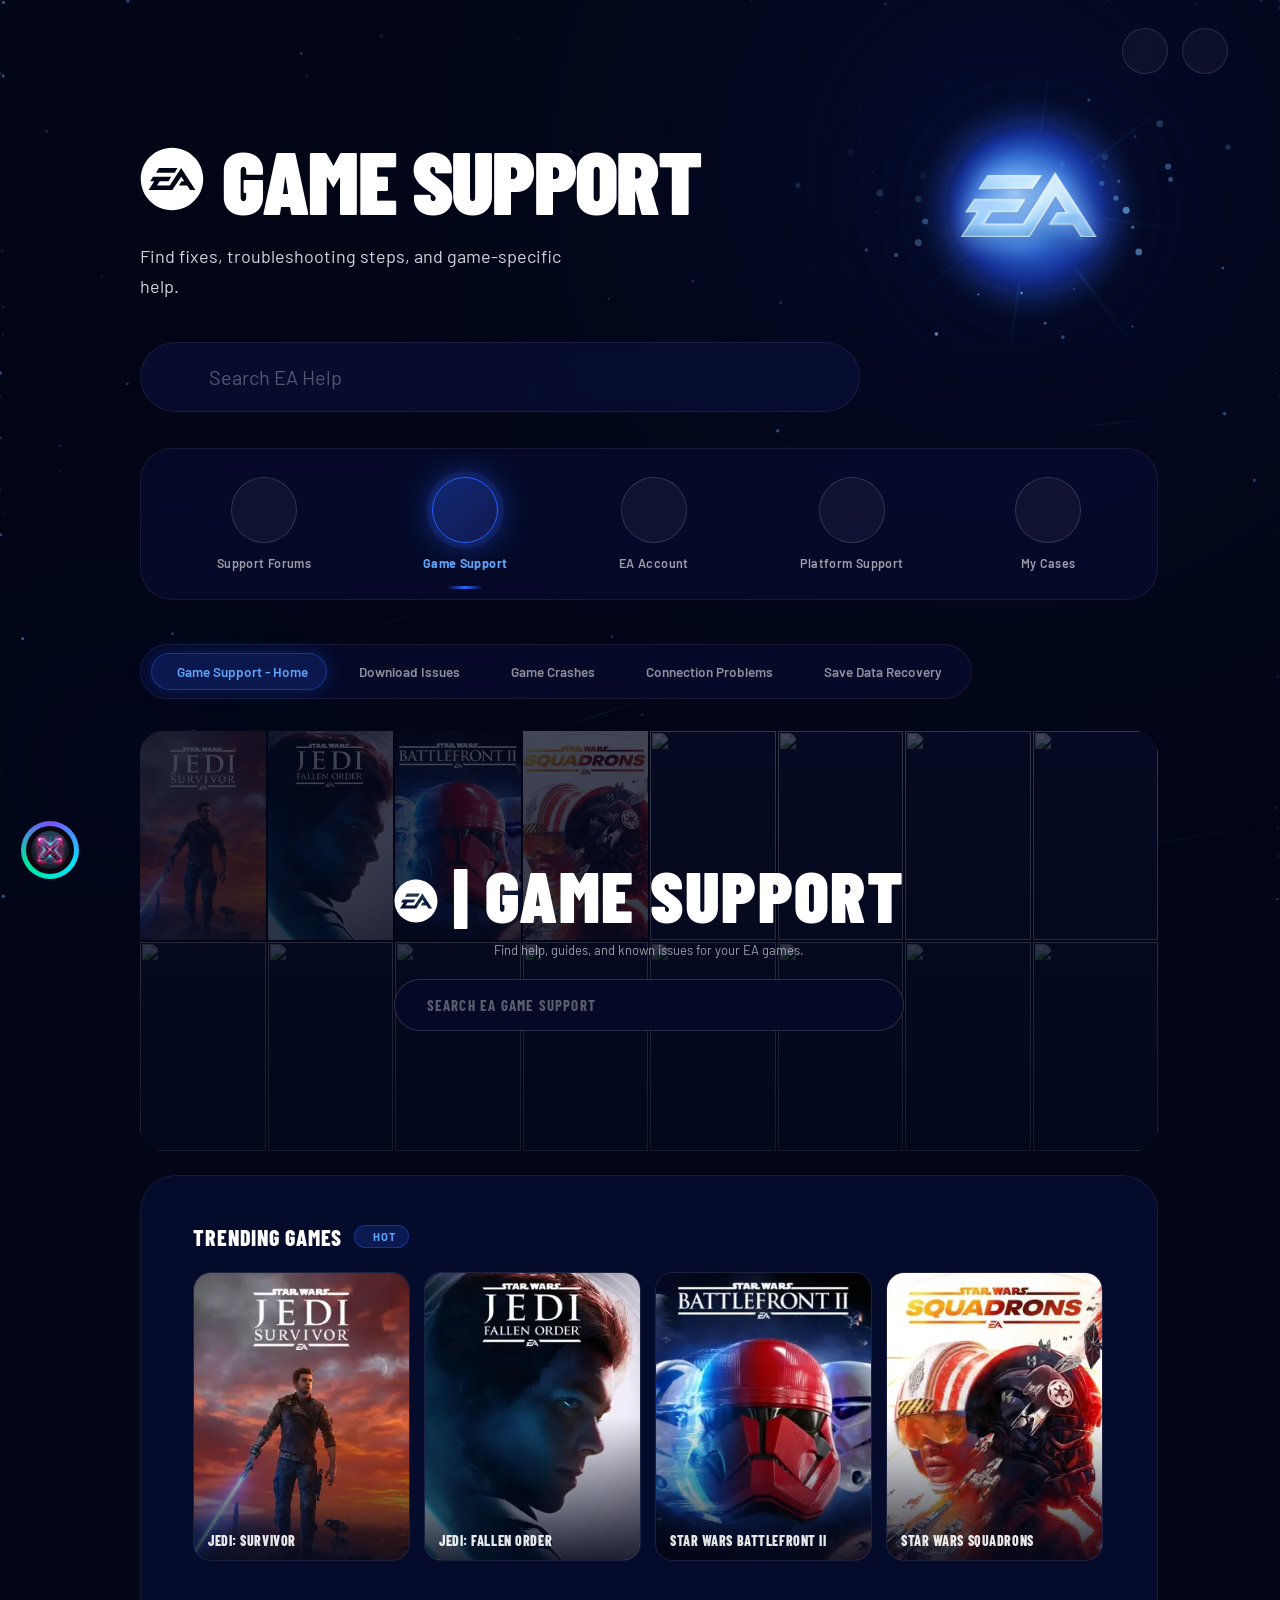
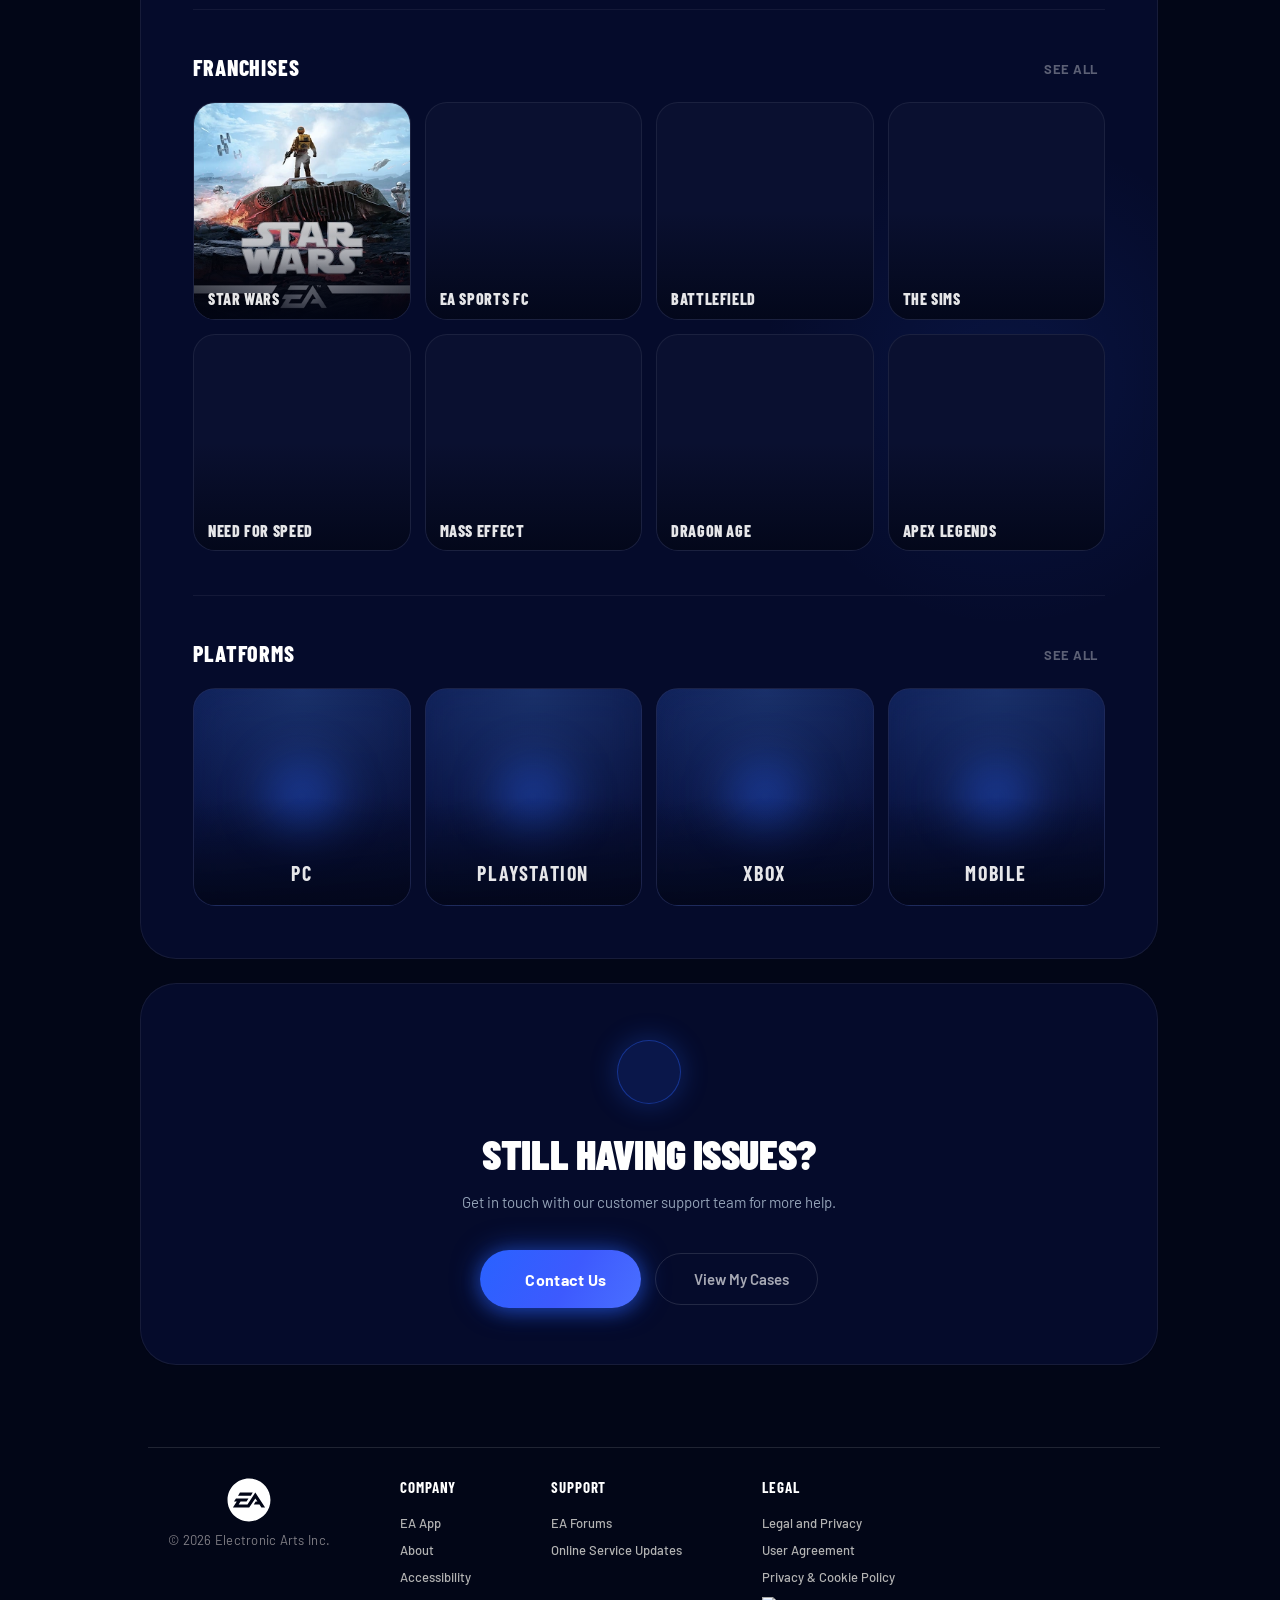
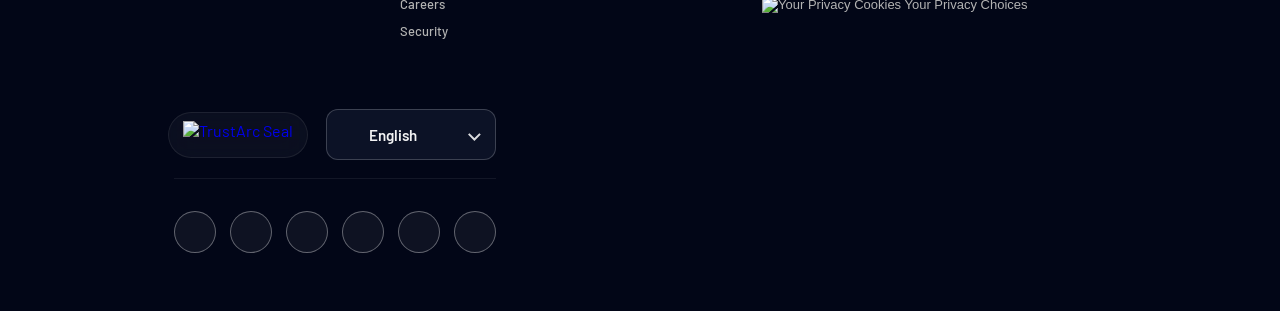
==== commit 244f2510: "Update GameSupport.html for SEO enhancements Updated Open Graph meta tags and canonical URLs for imp" ====
--- a/SRC/HTML/Pages/GameSupport.html
+++ b/SRC/HTML/Pages/GameSupport.html
@@ -11,11 +11,11 @@
     <meta property="og:type" content="website" />
     <meta property="og:title" content="EA Help — Game Support - {Unofficial}" />
     <meta property="og:description" content="Get help with EA game issues, troubleshooting, bug fixes, installation problems, and support resources across supported Electronic Arts titles." />
-    <meta property="og:url" content="https://yourdomain.com/game-support.html" />
+    <meta property="og:url" content="https://electronicarts-updatedsupportsystem.pages.dev/SRC/HTML/Pages/GameSupport" />
     <meta property="og:site_name" content="Electronic Arts Support" />
 
     <link rel="shortcut icon" href="/SRC/Assets/Images/SiteIcons/Icon.ico" type="image/x-icon" />
-    <link rel="canonical" href="https://yourdomain.com/game-support.html" />
+    <link rel="canonical" href="https://electronicarts-updatedsupportsystem.pages.dev/SRC/HTML/Pages/GameSupport" />
     <link rel="preconnect" href="https://fonts.googleapis.com" />
     <link rel="preconnect" href="https://fonts.gstatic.com" crossorigin />
     <link href="https://fonts.googleapis.com/css2?family=Barlow:wght@400;500;600;700;800;900&family=Barlow+Condensed:wght@700;800;900&display=swap" rel="stylesheet" />
